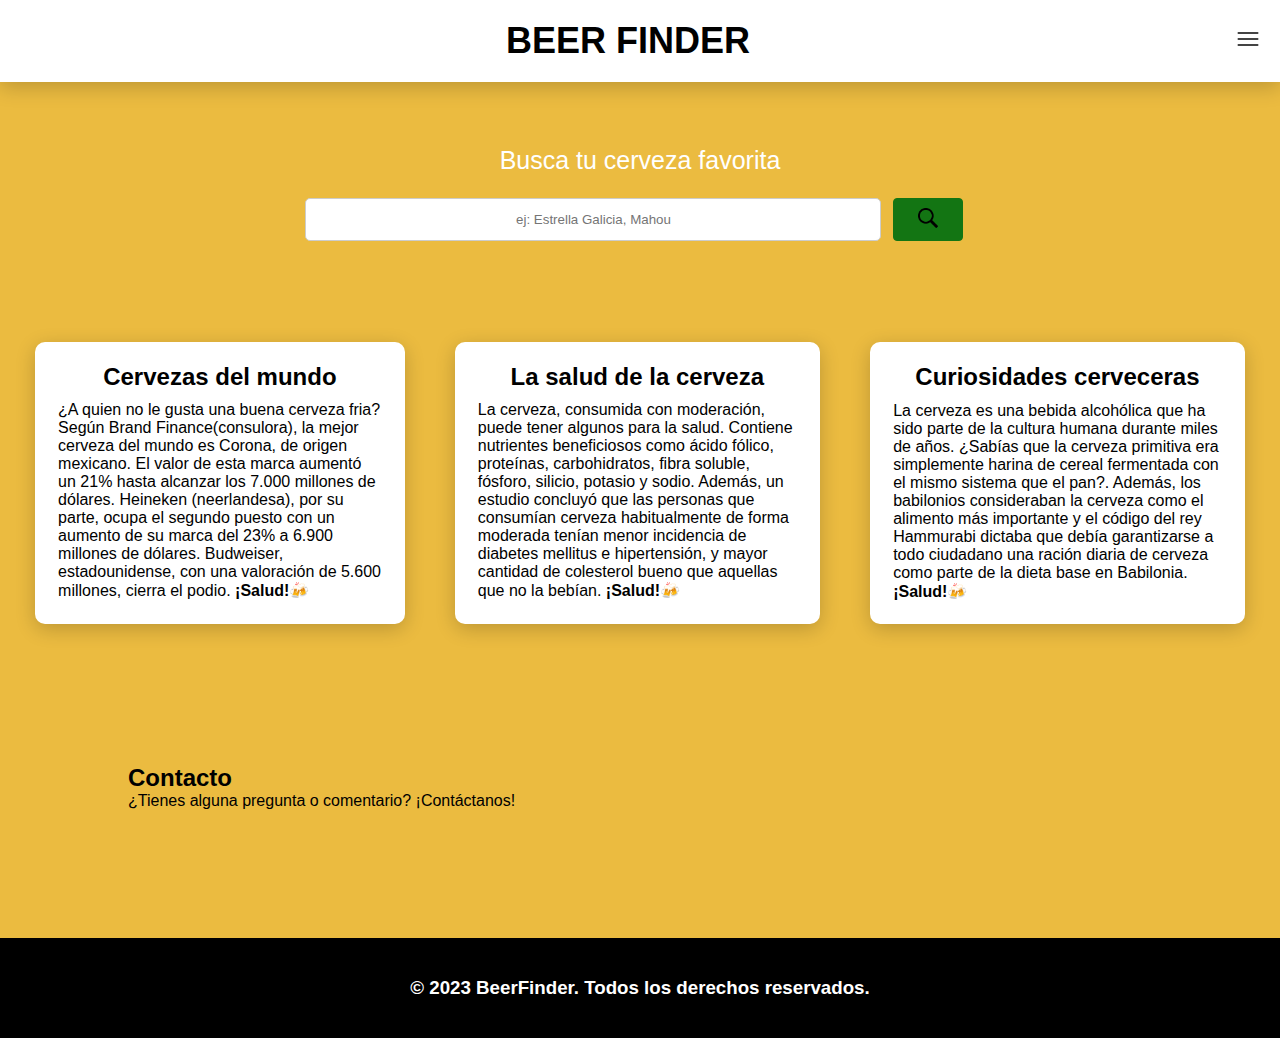
==== index.html @ c8f0c18d "mas formateo" ====
<!DOCTYPE html>
<html lang="en">

<head>
    <meta charset="UTF-8">
    <meta name="viewport" content="width=device-width, initial-scale=1.0">
    <title>BEER FINDER</title>
    <link rel="stylesheet" href="./css/styles.css">
    <link rel="icon" href="./ico/favicon.ico" type="image/x-icon">
</head>

<body>
    <header>
        <nav class="navbar-index">
            <div class="title-navbar-index">
                <h1>BEER FINDER</h1>
            </div>
            <div class="toggle-menu">
                <img id="toggle-button" src="./images/menu.png" alt="menu desplegable">
            </div>
        </nav>
    </header>
    <div>
        <section class="form-php-index">
            <form method="get" action="./php/cargar_locales.php">
                <label for="nombre-cerveza">Busca tu cerveza favorita</label>
                <div class="inline-input-button">
                    <input type="text" name="marcaCerveza" placeholder="ej: Estrella Galicia, Mahou" required>
                    <button class="get-php-button" type="submit" alt="search beer button"><img id="magnifier-button"
                            alt="imagen de lupa" src="./images/lupa.png"></button>
                </div>
            </form>
        </section>
        <section class="section-article-index">
            <article class="article-index">
                <div class="title-article-index">
                    <h2>Cervezas del mundo</h2>
                </div>
                <div class="body-article-index">
                    <p>¿A quien no le gusta una buena cerveza fria? Según Brand Finance(consulora), la mejor
                        cerveza del mundo es Corona, de origen mexicano. El valor de esta marca aumentó un 21% hasta
                        alcanzar los 7.000 millones de dólares. Heineken (neerlandesa), por su parte, ocupa el
                        segundo puesto con un aumento de su marca del 23% a 6.900 millones de dólares. Budweiser,
                        estadounidense, con una valoración de 5.600 millones, cierra el podio.
                        <strong>¡Salud!🍻</strong>
                    </p>
                </div>
            </article>
            <article class="article-index">
                <div class="title-article-index">
                    <h2>La salud de la cerveza</h2>
                </div>
                <div class="body-article-index">
                    <p>La cerveza, consumida con moderación, puede tener algunos para la salud. Contiene
                        nutrientes beneficiosos como ácido fólico, proteínas, carbohidratos, fibra soluble, fósforo,
                        silicio, potasio y sodio. Además, un estudio concluyó que las personas que consumían cerveza
                        habitualmente de forma moderada tenían menor incidencia de diabetes mellitus e hipertensión,
                        y mayor cantidad de colesterol bueno que aquellas que no la bebían. <strong>¡Salud!🍻</strong>
                    </p>
                </div>
            </article>
            <article class="article-index">
                <div class="title-article-index">
                    <h2>Curiosidades cerveceras</h2>
                </div>
                <div class="body-article-index">
                    <p>La cerveza es una bebida alcohólica que ha sido parte de la cultura humana durante miles de
                        años. ¿Sabías que la cerveza primitiva era simplemente harina de cereal fermentada con el mismo
                        sistema que el pan?. Además, los babilonios consideraban la cerveza como el alimento más
                        importante y el código del rey Hammurabi dictaba que debía garantizarse a todo ciudadano una
                        ración diaria de cerveza como parte de la dieta base en Babilonia. <strong>¡Salud!🍻</strong>
                    </p>
                </div>
            </article>
        </section>
        <section class="contact-form-index">
            <div class="title-contact-form">
                <h2>Contacto</h2>
            </div>
            <div class="contact-index">
                <p>¿Tienes alguna pregunta o comentario? ¡Contáctanos!</p>
            </div>
        </section>
    </div>
    <footer class="footer-index">
        <div class="footer-content-index">
            <h3>© 2023 BeerFinder. Todos los derechos reservados.</h3>
        </div>
    </footer>
</body>

</html>
---- css/styles.css ----
* {
    margin: 0;
    padding: 0;
    box-sizing: border-box;
    font-family: 'Trebuchet MS', 'Lucida Sans Unicode', 'Lucida Grande', 'Lucida Sans', Arial, sans-serif;
}

/* HEADER SECTION */

header {
    background-color: white;
}

nav {
    display: flex;
    justify-content: space-between;
    align-items: center;
    padding: 20px;
    box-shadow: 0 5px 20px 0 rgba(0, 0, 0, 0.2);
}

.title-navbar-index {
    flex-grow: 1;
    text-align: center;

}

.title-navbar-index h1 {
    font-size: 36px;
    color: #000;
    margin: 0;
}

#toggle-button {
    width: 24px;
    height: 24px;
}

/* BODY SECTION*/

body {
    background-color: #EBBB40;
}

.form-php-index {
    text-align: center;
    margin: 5%;
    color: white;
    font-size: 25px;
}

.inline-input-button {
    margin-top: 1%;
    display: flex;
    justify-content: center;
    align-items: center;
}

input {
    padding: 13px;
    margin: 5px 0;
    border: 1px solid #ccc;
    border-radius: 5px;
    width: 50%;
    text-align: center;
}

.get-php-button {
    padding: 9px 24px;
    background-color: #137513;
    border: 1px solid #137513;
    border-radius: 4px;
    cursor: pointer;
    margin: 1%;
}

button:hover.get-php-button {
    background-color: #1d9c1d;
}

#magnifier-button {
    height: 20px;
    width: 20px;
}

.section-article-index {
    display: flex;
    flex-direction: row;
    justify-content: center;
    margin: 10px;
}

article {
    display: flex;
    flex-direction: column;
    justify-content: center;
}

.article-index {
    border-radius: 10px;
    box-shadow: 0 5px 20px 0 rgba(0, 0, 0, 0.2);
    padding: 1%;
    margin: 2%;
    margin-bottom: 1%;
    background-color: white;
}

.title-article-index {
    margin-top: 2.5%;
    text-align: center;
}

.body-article-index {
    margin: 3%;
    display: flex;
    flex-direction: row;
    justify-content: center;
}

@media screen and (max-width: 768px) {
    .title-navbar-index {
        font-size: 24px;
    }

    .menu-list {
        display: none;
        flex-direction: column;
        align-items: center;
        width: 100%;
        position: absolute;
        top: 60px;
        left: 0;
        background-color: white;
        /* Cambia el color de fondo según tu diseño */
        box-shadow: 0 5px 20px 0 rgba(0, 0, 0, 0.2);
    }

    .menu-list.active {
        display: flex;
    }

    .form-php-index {
        margin: 15% auto;
    }

    input {
        width: 60%;
        margin: 1%;
    }

    .get-php-button {
        margin: 1%;
    }

    label {
        font-size: 22px;
    }

    .section-article-index {
        display: flex;
        flex-direction: column;
        justify-content: center;
        align-items: center;
    }

    .article-index {
        width: fit-content;
        width: -moz-fit-content;
    }

    .footer-index {
        display: flex;
        flex-direction: column;
        fill-rule: evenodd;
    }
}

.contact-form-index {
    display: flex;
    flex-direction: column;
    /* padding: 5%; */
    margin: 10%;
}

footer {
    display: flex;
    flex-direction: column;
    justify-content: center;
    align-items: center;
    background-color: black;
    color: white;
    min-height: 100px;

}

.footer-content-index {
    text-align: center;
}

/* Estilos de listas no ordenadas (ul) */
ul {
    list-style-type: none;
}

/* Estilos de elementos de lista (li) */
li {
    position: relative;
    left: 5%;
    top: 20%;
}

/* Estilos para elementos con la clase "locales" */
.locales {
    position: relative;
    border-radius: 5px;
    border-color: black;
    border-width: 2px;
    border-style: solid;
    height: 150px;
    background-color: whitesmoke;
    box-shadow: -20px -10px 20px 0px rgba(0, 0, 0, 0.5);
}

/* Estilos para el mapa centrado (centered-map) */
.centered-map {
    display: flex;
    justify-content: center;
    align-items: center;
    margin: 20px;
    padding: 20px;
}

/* Estilos para el elemento con ID "mapa" */
#mapa {
    text-align: center;
    border-radius: 10px;
}

/* Estilos para enlaces no visitados (a:link) */
a:link {
    color: black;
}

/* Estilos para enlaces visitados (a:visited) */
a:visited {
    color: black;
}

/* Estilos para el elemento con ID "direccion" */
#direccion {
    position: absolute;
    right: 10%;
}
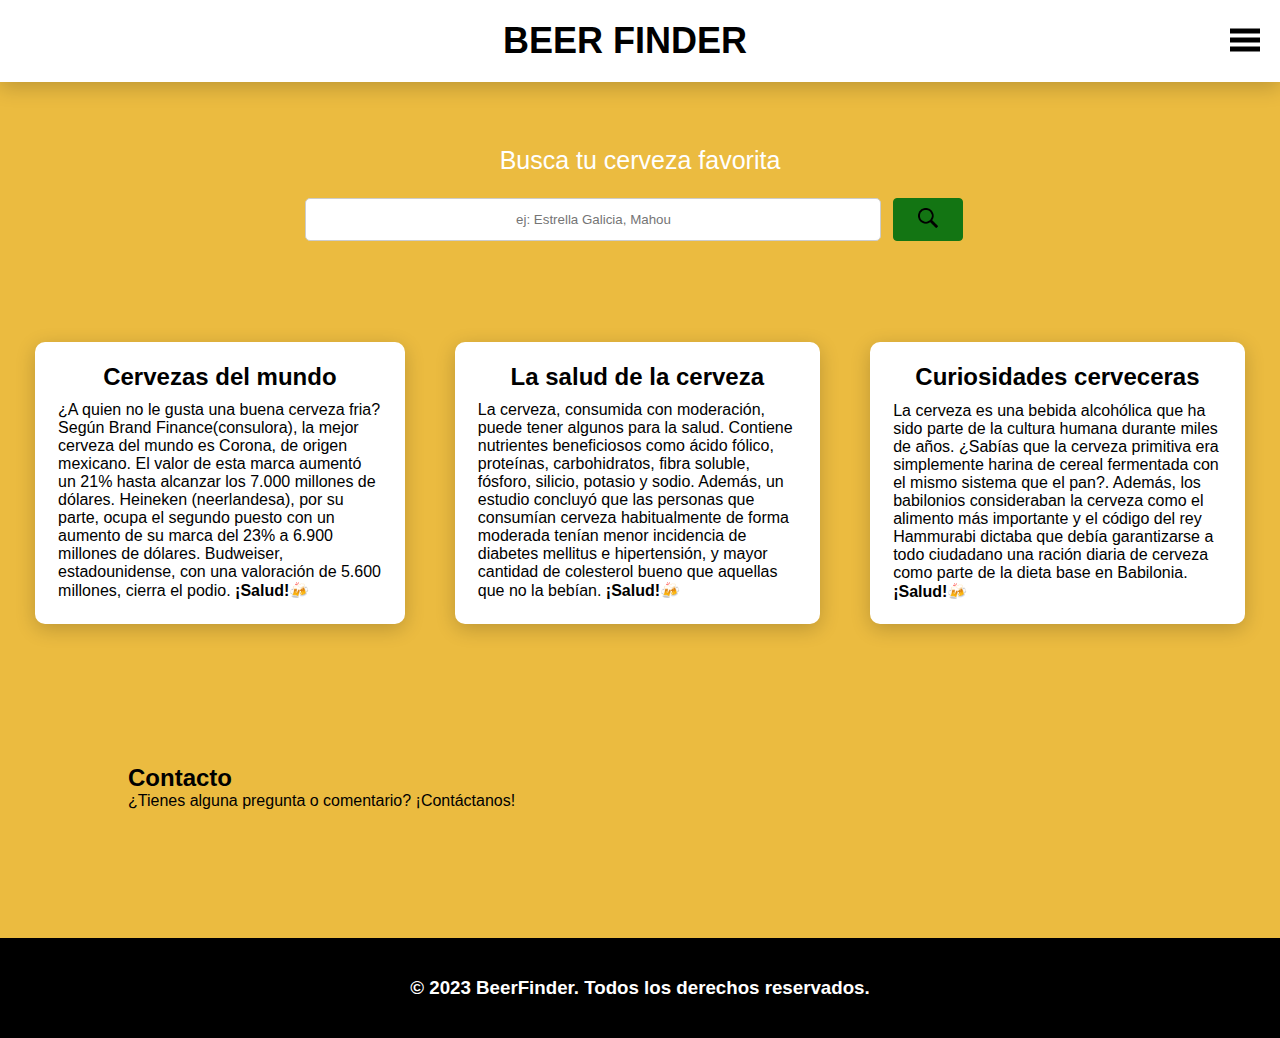
==== commit c8d539ac: "sidebar" ====
--- a/index.html
+++ b/index.html
@@ -7,22 +7,48 @@
     <title>BEER FINDER</title>
     <link rel="stylesheet" href="./css/styles.css">
     <link rel="icon" href="./ico/favicon.ico" type="image/x-icon">
+    <script>
+        function openNav() {
+            document.getElementById("sideNavigation").style.width = "250px";
+            document.getElementById("main").style.marginRight = "250px";
+            document.getElementById("main").style.opacity = "0.5";
+            document.body.style.overflow = "hidden";
+        }
+        function closeNav() {
+            document.getElementById("sideNavigation").style.width = "0";
+            document.getElementById("main").style.marginRight = "0";
+            document.getElementById("main").style.opacity = "1";
+            document.body.style.overflow = "visible";
+        }
+    </script>
 </head>
 
 <body>
     <header>
         <nav class="navbar-index">
             <div class="title-navbar-index">
-                <h1>BEER FINDER</h1>
+                <a href="#"><h1>BEER FINDER</h1></a>
             </div>
-            <div class="toggle-menu">
-                <img id="toggle-button" src="./images/menu.png" alt="menu desplegable">
+            <div id="sideNavigation" class="sidenav">
+                <a href="javascript:void(0)" class="closebtn" onclick="closeNav()">&times;</a>
+                <a href="#">INICIAR SESION</a>
+                <a href="#">REGISTRO</a>
+                <a href="#contact">CONTACTO</a>
+            </div>
+            <div class="topnav">
+                <a href="#" onclick="openNav()">
+                    <svg width="30" height="30" id="icoOpen">
+                        <path d="M0,5 30,5" stroke="#000" stroke-width="5" />
+                        <path d="M0,14 30,14" stroke="#000" stroke-width="5" />
+                        <path d="M0,23 30,23" stroke="#000" stroke-width="5" />
+                    </svg>
+                </a>
             </div>
         </nav>
     </header>
-    <div>
+    <div id="main">
         <section class="form-php-index">
-            <form method="get" action="./php/cargar_locales.php">
+            <form method="get" action="./locales/cargar_locales.php">
                 <label for="nombre-cerveza">Busca tu cerveza favorita</label>
                 <div class="inline-input-button">
                     <input type="text" name="marcaCerveza" placeholder="ej: Estrella Galicia, Mahou" required>
@@ -73,7 +99,7 @@
                 </div>
             </article>
         </section>
-        <section class="contact-form-index">
+        <section class="contact-form-index" id="contact">
             <div class="title-contact-form">
                 <h2>Contacto</h2>
             </div>
--- a/css/styles.css
+++ b/css/styles.css
@@ -20,7 +20,7 @@
 }
 
 .title-navbar-index {
-    flex-grow: 1;
+    flex-grow: 0.5;
     text-align: center;
 
 }
@@ -39,8 +39,10 @@
 /* BODY SECTION*/
 
 body {
+    overflow-y: visible;
     background-color: #EBBB40;
 }
+
 
 .form-php-index {
     text-align: center;
@@ -122,23 +124,6 @@
         font-size: 24px;
     }
 
-    .menu-list {
-        display: none;
-        flex-direction: column;
-        align-items: center;
-        width: 100%;
-        position: absolute;
-        top: 60px;
-        left: 0;
-        background-color: white;
-        /* Cambia el color de fondo según tu diseño */
-        box-shadow: 0 5px 20px 0 rgba(0, 0, 0, 0.2);
-    }
-
-    .menu-list.active {
-        display: flex;
-    }
-
     .form-php-index {
         margin: 15% auto;
     }
@@ -173,6 +158,8 @@
         flex-direction: column;
         fill-rule: evenodd;
     }
+
+    
 }
 
 .contact-form-index {
@@ -197,28 +184,83 @@
     text-align: center;
 }
 
-/* Estilos de listas no ordenadas (ul) */
-ul {
+/*/////////////////////////PHP///////////////////////*/
+
+.section-php {
+    padding-top: 4%;
+    padding-left: 3%;
+}
+
+.title-section-php {
+    color: black;
+}
+
+.ul-php {
     list-style-type: none;
+}
+
+.places-php {
+    display: flex;
+    flex-direction: row;
+    margin: 7%;
+    border-radius: 5px;
+    border-color: black;
+    border-width: 1.5px;
+    border-style: solid;
+    min-height: 150px;
+    background-color: whitesmoke;
+    box-shadow: -20px -10px 20px 0px rgba(0, 0, 0, 0.4);
 }
 
 /* Estilos de elementos de lista (li) */
 li {
-    position: relative;
-    left: 5%;
-    top: 20%;
-}
-
-/* Estilos para elementos con la clase "locales" */
-.locales {
-    position: relative;
-    border-radius: 5px;
-    border-color: black;
-    border-width: 2px;
-    border-style: solid;
-    height: 150px;
-    background-color: whitesmoke;
-    box-shadow: -20px -10px 20px 0px rgba(0, 0, 0, 0.5);
+    flex-grow: 1;
+    display: flex;
+    flex-direction: column;
+    justify-content: space-between;
+}
+
+li>p {
+    padding-left: 7%;
+    padding-top: 1%;
+}
+
+li>h3 {
+    padding-top: 4%;
+    padding-left: 4%;
+
+}
+
+li>a {
+    padding-right: 5%;
+    padding-bottom: 3%;
+}
+
+.where-php {
+    padding: 9px 24px;
+    background-color: #137513;
+    border: 1px solid #137513;
+    border-radius: 4px;
+    cursor: pointer;
+    margin: 1%;
+
+}
+
+a {
+    text-decoration: none;
+    display: flex;
+    flex-direction: row;
+    justify-content: flex-end;
+}
+
+button:hover.where-php {
+    background-color: #1d9c1d;
+}
+
+.show-map {
+    display: flex;
+    flex-direction: row;
+    justify-content: center;
 }
 
 /* Estilos para el mapa centrado (centered-map) */
@@ -234,6 +276,8 @@
 #mapa {
     text-align: center;
     border-radius: 10px;
+    width: 800px;
+    height: 400px;
 }
 
 /* Estilos para enlaces no visitados (a:link) */
@@ -246,8 +290,100 @@
     color: black;
 }
 
-/* Estilos para el elemento con ID "direccion" */
-#direccion {
+
+
+
+
+/* The side navigation menu */
+.sidenav {
+    height: 100%;
+    /* 100% Full-height */
+    width: 0;
+    /* 0 width - change this with JavaScript */
+    position: fixed;
+    /* Stay in place */
+    z-index: 1;
+    /* Stay on top */
+    top: 0;
+    right: 0;
+    background-color: #111;
+    /* Black*/
+    overflow-x: hidden;
+    /* Disable horizontal scroll */
+    padding-top: 60px;
+    /* Place content 60px from the top */
+    transition: 0.5s;
+    /* 0.5 second transition effect to slide in the sidenav */
+}
+
+/* The navigation menu links */
+.sidenav a {
+    margin-right: 0;
+    padding: 8px 8px 8px 32px;
+    text-decoration: none;
+    font-size: 25px;
+    color: #818181;
+    display: block;
+    transition: 0.3s
+}
+
+/* When you mouse over the navigation links, change their color */
+.sidenav a:hover,
+.offcanvas a:focus {
+    color: #f1f1f1;
+}
+
+/* Position and style the close button (top right corner) */
+.sidenav .closebtn {
     position: absolute;
-    right: 10%;
-}+    top: 0;
+    right: 25px;
+    font-size: 36px;
+    margin-left: 50px;
+}
+
+/* Style page content - use this if you want to push the page content to the right when you open the side navigation */
+#main {
+    transition: margin-right .5s;
+    overflow: hidden;
+    width: 100%;
+}
+
+
+
+/* Add a black background color to the top navigation */
+.topnav {
+    overflow: hidden;
+}
+
+/* Style the links inside the navigation bar */
+.topnav a>svg {
+    float: right;
+    display: flex;
+    flex-direction: column;
+    justify-content: space-between;
+    /* text-align: center; */
+    text-decoration: none;
+    font-size: 17px;
+}
+
+/* Change the color of links on hover */
+.topnav a:hover {
+    color: black;
+}
+
+/* Add a color to the active/current link */
+.topnav a.active {
+    background-color: #4CAF50;
+    color: white;
+}
+
+/* On smaller screens, where height is less than 450px, change the style of the sidenav (less padding and a smaller font size) */
+@media screen and (max-height: 450px) {
+    
+}
+
+a svg {
+    transition: all .5s ease;
+}
+
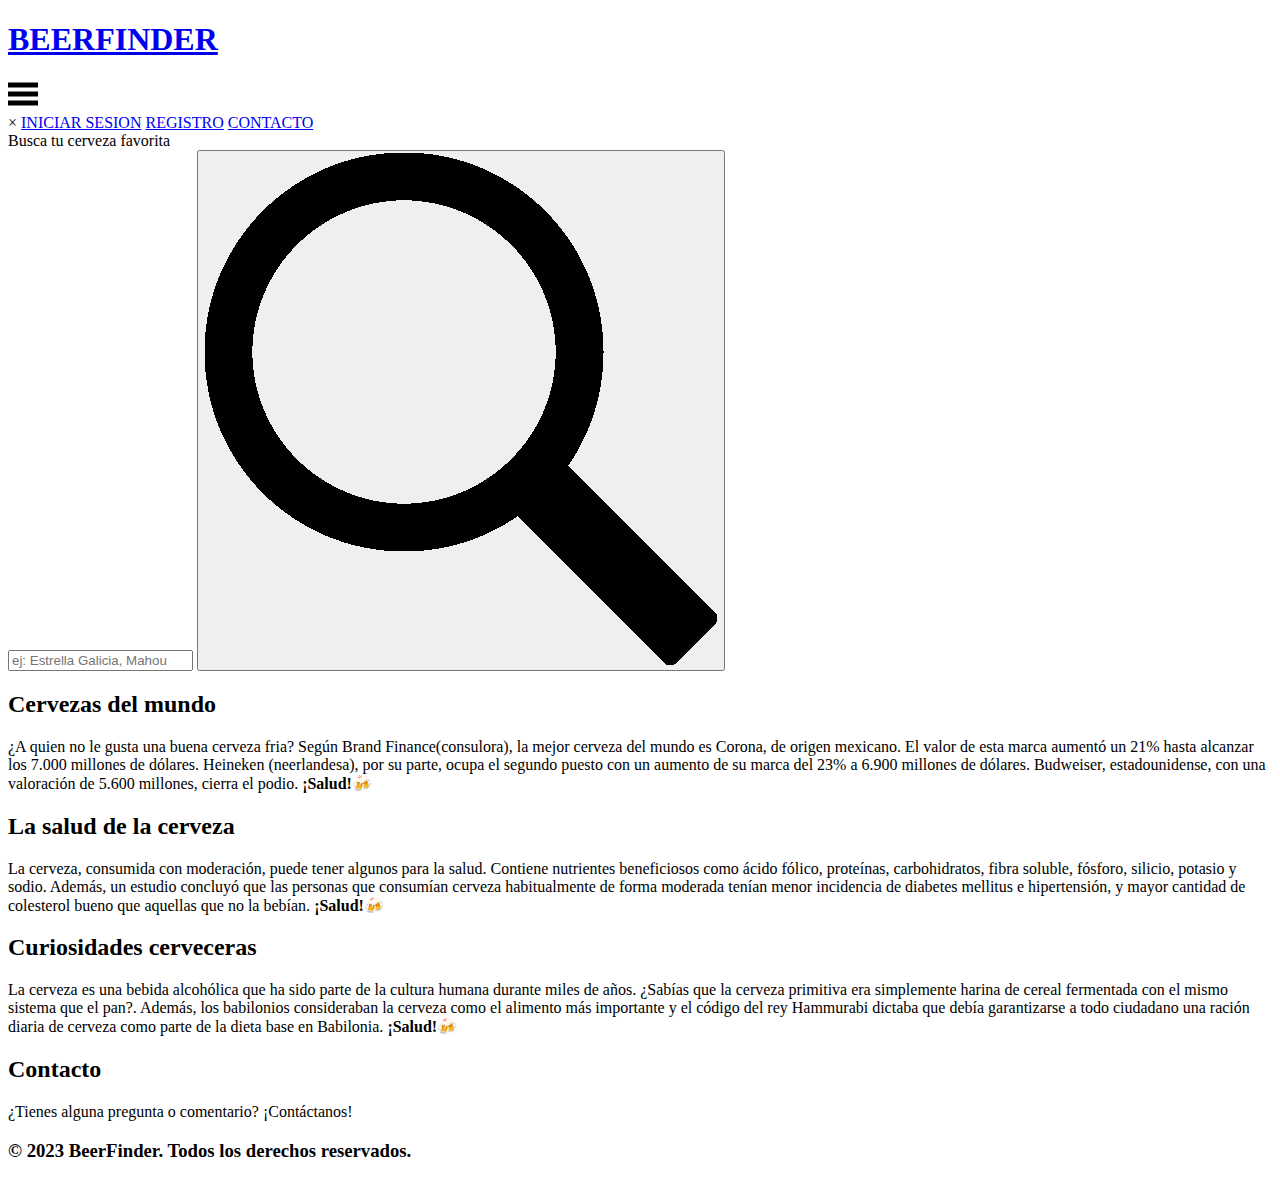
==== commit e7a56edc: "prueba cambios" ====
--- a/index.html
+++ b/index.html
@@ -4,49 +4,49 @@
 <head>
     <meta charset="UTF-8">
     <meta name="viewport" content="width=device-width, initial-scale=1.0">
-    <title>BEER FINDER</title>
-    <link rel="stylesheet" href="./css/styles.css">
+    <title>BEERFINDER</title>
+    <link rel="stylesheet" href="./css/styles2.css">
     <link rel="icon" href="./ico/favicon.ico" type="image/x-icon">
     <script>
         function openNav() {
             document.getElementById("sideNavigation").style.width = "250px";
             document.getElementById("main").style.marginRight = "250px";
-            document.getElementById("main").style.opacity = "0.5";
-            document.body.style.overflow = "hidden";
+
         }
         function closeNav() {
             document.getElementById("sideNavigation").style.width = "0";
             document.getElementById("main").style.marginRight = "0";
-            document.getElementById("main").style.opacity = "1";
-            document.body.style.overflow = "visible";
+
         }
     </script>
 </head>
 
 <body>
     <header>
-        <nav class="navbar-index">
-            <div class="title-navbar-index">
-                <a href="#"><h1>BEER FINDER</h1></a>
-            </div>
-            <div id="sideNavigation" class="sidenav">
-                <a href="javascript:void(0)" class="closebtn" onclick="closeNav()">&times;</a>
-                <a href="#">INICIAR SESION</a>
-                <a href="#">REGISTRO</a>
-                <a href="#contact">CONTACTO</a>
+        <nav>
+            <div class="title-index">
+                <a href="index2.html">
+                    <h1>BEERFINDER</h1>
+                </a>
             </div>
             <div class="topnav">
-                <a href="#" onclick="openNav()">
+                <span onclick="openNav()">
                     <svg width="30" height="30" id="icoOpen">
                         <path d="M0,5 30,5" stroke="#000" stroke-width="5" />
                         <path d="M0,14 30,14" stroke="#000" stroke-width="5" />
                         <path d="M0,23 30,23" stroke="#000" stroke-width="5" />
                     </svg>
-                </a>
+                </span>
+            </div>
+            <div id="sideNavigation" class="sidenav">
+                <span class="closebtn" onclick="closeNav()">&times;</span>
+                <a href="#">INICIAR SESION</a>
+                <a href="#">REGISTRO</a>
+                <a href="#contact">CONTACTO</a>
             </div>
         </nav>
     </header>
-    <div id="main">
+    <div id="main" onclick="closeNav()">
         <section class="form-php-index">
             <form method="get" action="./locales/cargar_locales.php">
                 <label for="nombre-cerveza">Busca tu cerveza favorita</label>
@@ -108,9 +108,11 @@
             </div>
         </section>
     </div>
-    <footer class="footer-index">
-        <div class="footer-content-index">
-            <h3>© 2023 BeerFinder. Todos los derechos reservados.</h3>
+    <footer>
+        <div class="footer-content">
+            <div class="footer-content-index">
+                <h3>© 2023 BeerFinder. Todos los derechos reservados.</h3>
+            </div>
         </div>
     </footer>
 </body>
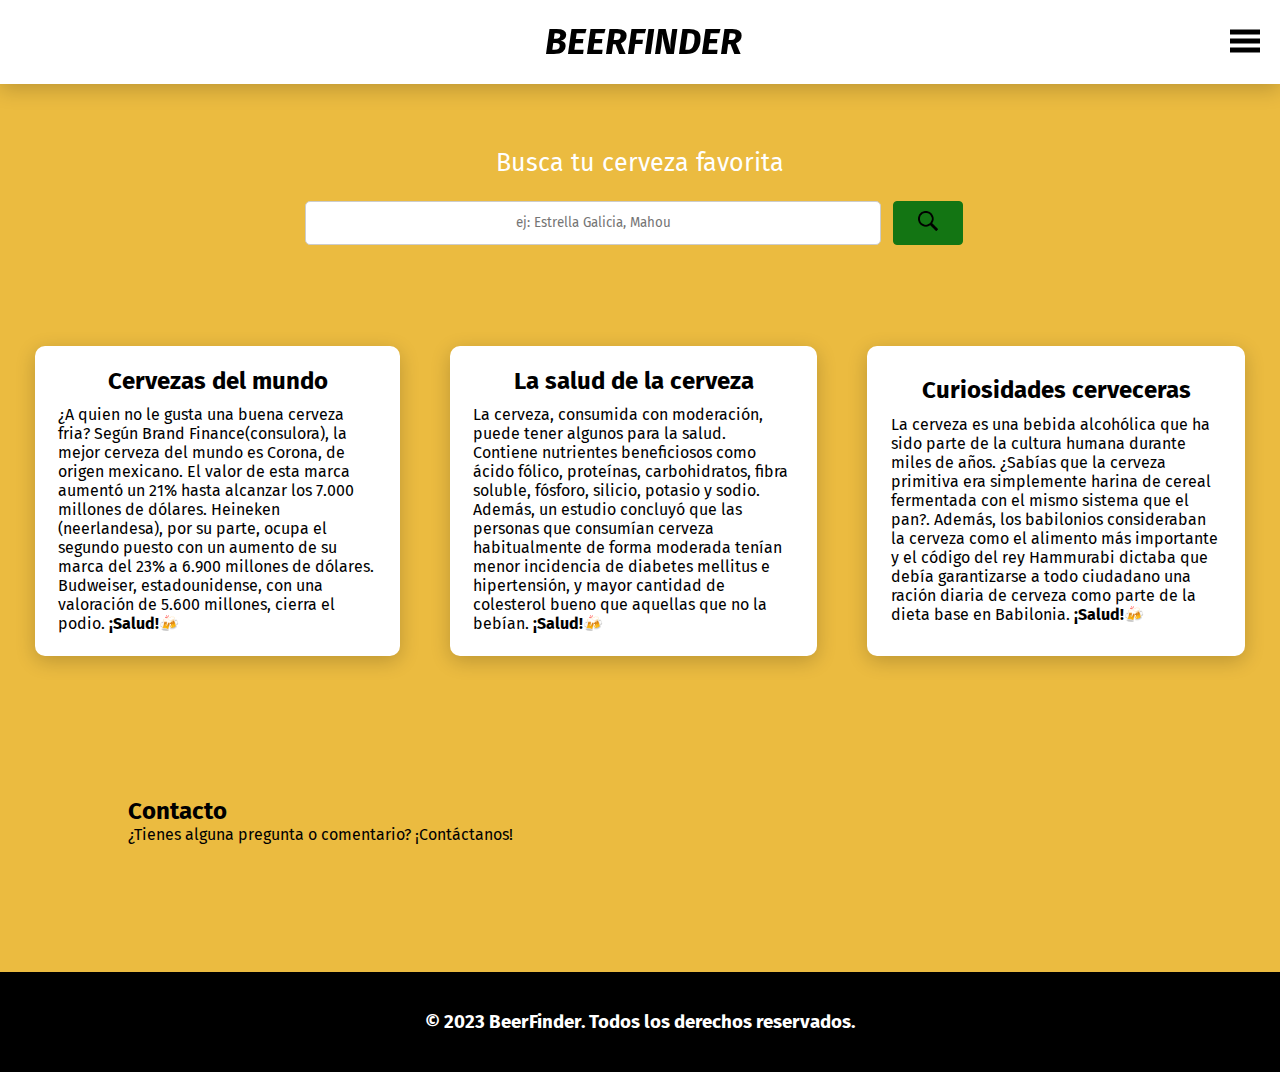
==== commit 04f07a58: "funciona" ====
--- a/index.html
+++ b/index.html
@@ -5,7 +5,7 @@
     <meta charset="UTF-8">
     <meta name="viewport" content="width=device-width, initial-scale=1.0">
     <title>BEERFINDER</title>
-    <link rel="stylesheet" href="./css/styles2.css">
+    <link rel="stylesheet" href="./css/styles.css">
     <link rel="icon" href="./ico/favicon.ico" type="image/x-icon">
     <script>
         function openNav() {
@@ -25,7 +25,7 @@
     <header>
         <nav>
             <div class="title-index">
-                <a href="index2.html">
+                <a href="index.html">
                     <h1>BEERFINDER</h1>
                 </a>
             </div>
--- a/css/styles.css
+++ b/css/styles.css
@@ -0,0 +1,362 @@
+@import url('https://fonts.googleapis.com/css2?family=Fira+Sans:ital,wght@0,300;1,700&display=swap');
+
+* {
+    margin: 0;
+    padding: 0;
+    box-sizing: border-box;
+    font-family: 'Fira Sans', sans-serif;
+    font-style: normal;
+}
+
+/* HEADER SECTION */
+
+header {
+    background-color: white;
+    box-shadow: 0 5px 20px 0 rgba(0, 0, 0, 0.2);
+    padding: 20px;
+    position: sticky;
+    top: 0;
+}
+
+nav {
+    width: 100%;
+    display: flex;
+    justify-content: space-between;
+    align-items: center;
+}
+
+.title-index {
+    display: flex;
+    justify-content: center;
+    flex-grow: 1;
+    margin-left: 3%;
+}
+
+.title-index h1 {
+    font-size: 36px;
+    color: #000;
+    font-weight: bold 700;
+    font-style: italic;
+}
+
+.topnav {
+    display: flex;
+    margin-left: auto;
+}
+
+a {
+    text-decoration: none;
+}
+
+a:link {
+    color: black;
+}
+
+a:visited {
+    color: black;
+}
+
+a:active {
+    color: black;
+}
+
+.sidenav {
+    height: 100%;
+    width: 0;
+    position: fixed;
+    z-index: 1;
+    top: 0;
+    right: 0;
+    background-color: #111;
+    overflow-x: hidden;
+    padding-top: 60px;
+    transition: 0.5s;
+}
+
+.sidenav a {
+    margin-right: 0;
+    padding: 8px 8px 8px 32px;
+    text-decoration: none;
+    font-size: 25px;
+    color: #818181;
+    display: block;
+    transition: 0.3s
+}
+
+.sidenav a:hover,
+.offcanvas a:focus {
+    color: white;
+}
+
+.sidenav .closebtn {
+    position: absolute;
+    top: 0;
+    right: 25px;
+    font-size: 60px;
+    margin-left: 55px;
+    color: white;
+    cursor: pointer;
+}
+
+#main {
+    transition: margin-right .5s;
+    overflow: hidden;
+    width: 100%;
+}
+
+.topnav span>svg {
+    cursor: pointer;
+    float: right;
+    display: flex;
+    flex-direction: column;
+    justify-content: space-between;
+    text-decoration: none;
+    font-size: 17px;
+}
+
+span svg {
+    transition: all .5s ease;
+}
+
+/* BODY SECTION*/
+
+body {
+    background-color: #EBBB40;
+    overflow-y: visible;
+}
+
+.form-php-index {
+    text-align: center;
+    margin: 5%;
+    color: white;
+    font-size: 25px;
+}
+
+.inline-input-button {
+    margin-top: 1%;
+    display: flex;
+    justify-content: center;
+    align-items: center;
+}
+
+input {
+    padding: 13px;
+    margin: 5px 0;
+    border: 1px solid #ccc;
+    border-radius: 5px;
+    width: 50%;
+    text-align: center;
+}
+
+.get-php-button {
+    padding: 9px 24px;
+    background-color: #137513;
+    border: 1px solid #137513;
+    border-radius: 4px;
+    cursor: pointer;
+    margin: 1%;
+}
+
+button:hover.get-php-button {
+    background-color: #1d9c1d;
+}
+
+#magnifier-button {
+    height: 20px;
+    width: 20px;
+}
+
+.section-article-index {
+    display: flex;
+    flex-direction: row;
+    justify-content: center;
+    margin: 10px;
+}
+
+article {
+    display: flex;
+    flex-direction: column;
+    justify-content: center;
+}
+
+.article-index {
+    border-radius: 10px;
+    box-shadow: 0 5px 20px 0 rgba(0, 0, 0, 0.2);
+    padding: 1%;
+    margin: 2%;
+    margin-bottom: 1%;
+    background-color: white;
+}
+
+.title-article-index {
+    margin-top: 2.5%;
+    text-align: center;
+}
+
+.body-article-index {
+    margin: 3%;
+    display: flex;
+    flex-direction: row;
+    justify-content: center;
+}
+
+@media screen and (max-width: 768px) {
+    .title-navbar-index {
+        font-size: 24px;
+    }
+
+    .form-php-index {
+        margin: 15% auto;
+    }
+
+    input {
+        width: 60%;
+        margin: 1%;
+    }
+
+    .get-php-button {
+        margin: 1%;
+    }
+
+    label {
+        font-size: 22px;
+    }
+
+    .section-article-index {
+        display: flex;
+        flex-direction: column;
+        justify-content: center;
+        align-items: center;
+    }
+
+    .article-index {
+        width: fit-content;
+        width: -moz-fit-content;
+    }
+
+    .footer-index {
+        display: flex;
+        flex-direction: column;
+        fill-rule: evenodd;
+    }
+
+}
+
+.contact-form-index {
+    display: flex;
+    flex-direction: column;
+    /* padding: 5%; */
+    margin: 10%;
+}
+
+/* FOOTER SECTION*/
+
+footer {
+    display: flex;
+    flex-direction: column;
+    justify-content: center;
+    align-items: center;
+    background-color: black;
+    color: white;
+    min-height: 100px;
+    bottom: auto;
+    width: 100%;
+    position: sticky;
+}
+
+.footer-content-index {
+    text-align: center;
+}
+
+/*/////////////////////////PHP///////////////////////*/
+.section-php {
+    padding-top: 4%;
+    padding-left: 3%;
+}
+
+.title-section-php {
+    color: black;
+}
+
+.ul-php {
+    list-style-type: none;
+}
+
+.places-php {
+    display: flex;
+    flex-direction: row;
+    margin: 7%;
+    border-radius: 5px;
+    border-color: black;
+    border-width: 1.5px;
+    border-style: solid;
+    min-height: 150px;
+    background-color: whitesmoke;
+    box-shadow: -20px -10px 20px 0px rgba(0, 0, 0, 0.4);
+}
+
+/* Estilos de elementos de lista (li) */
+li {
+    flex-grow: 1;
+    display: flex;
+    flex-direction: column;
+    justify-content: space-between;
+}
+
+li>p {
+    padding-left: 7%;
+    padding-top: 1%;
+}
+
+li>h3 {
+    padding-top: 4%;
+    padding-left: 4%;
+}
+
+li>a {
+    padding-right: 5%;
+    padding-bottom: 3%;
+}
+
+.where-php {
+    padding: 9px 24px;
+    background-color: #137513;
+    border: 1px solid #137513;
+    border-radius: 4px;
+    cursor: pointer;
+    margin: 1%;
+}
+
+a {
+    text-decoration: none;
+    display: flex;
+    flex-direction: row;
+    justify-content: flex-end;
+}
+
+button:hover.where-php {
+    background-color: #1d9c1d;
+}
+
+.show-map {
+    display: flex;
+    flex-direction: row;
+    justify-content: center;
+}
+
+/* Estilos para el mapa centrado (centered-map) */
+.centered-map {
+    display: flex;
+    justify-content: center;
+    align-items: center;
+    margin: 20px;
+    padding: 20px;
+}
+
+/* Estilos para el elemento con ID "mapa" */
+#mapa {
+    text-align: center;
+    border-radius: 10px;
+    width: 800px;
+    height: 400px;
+}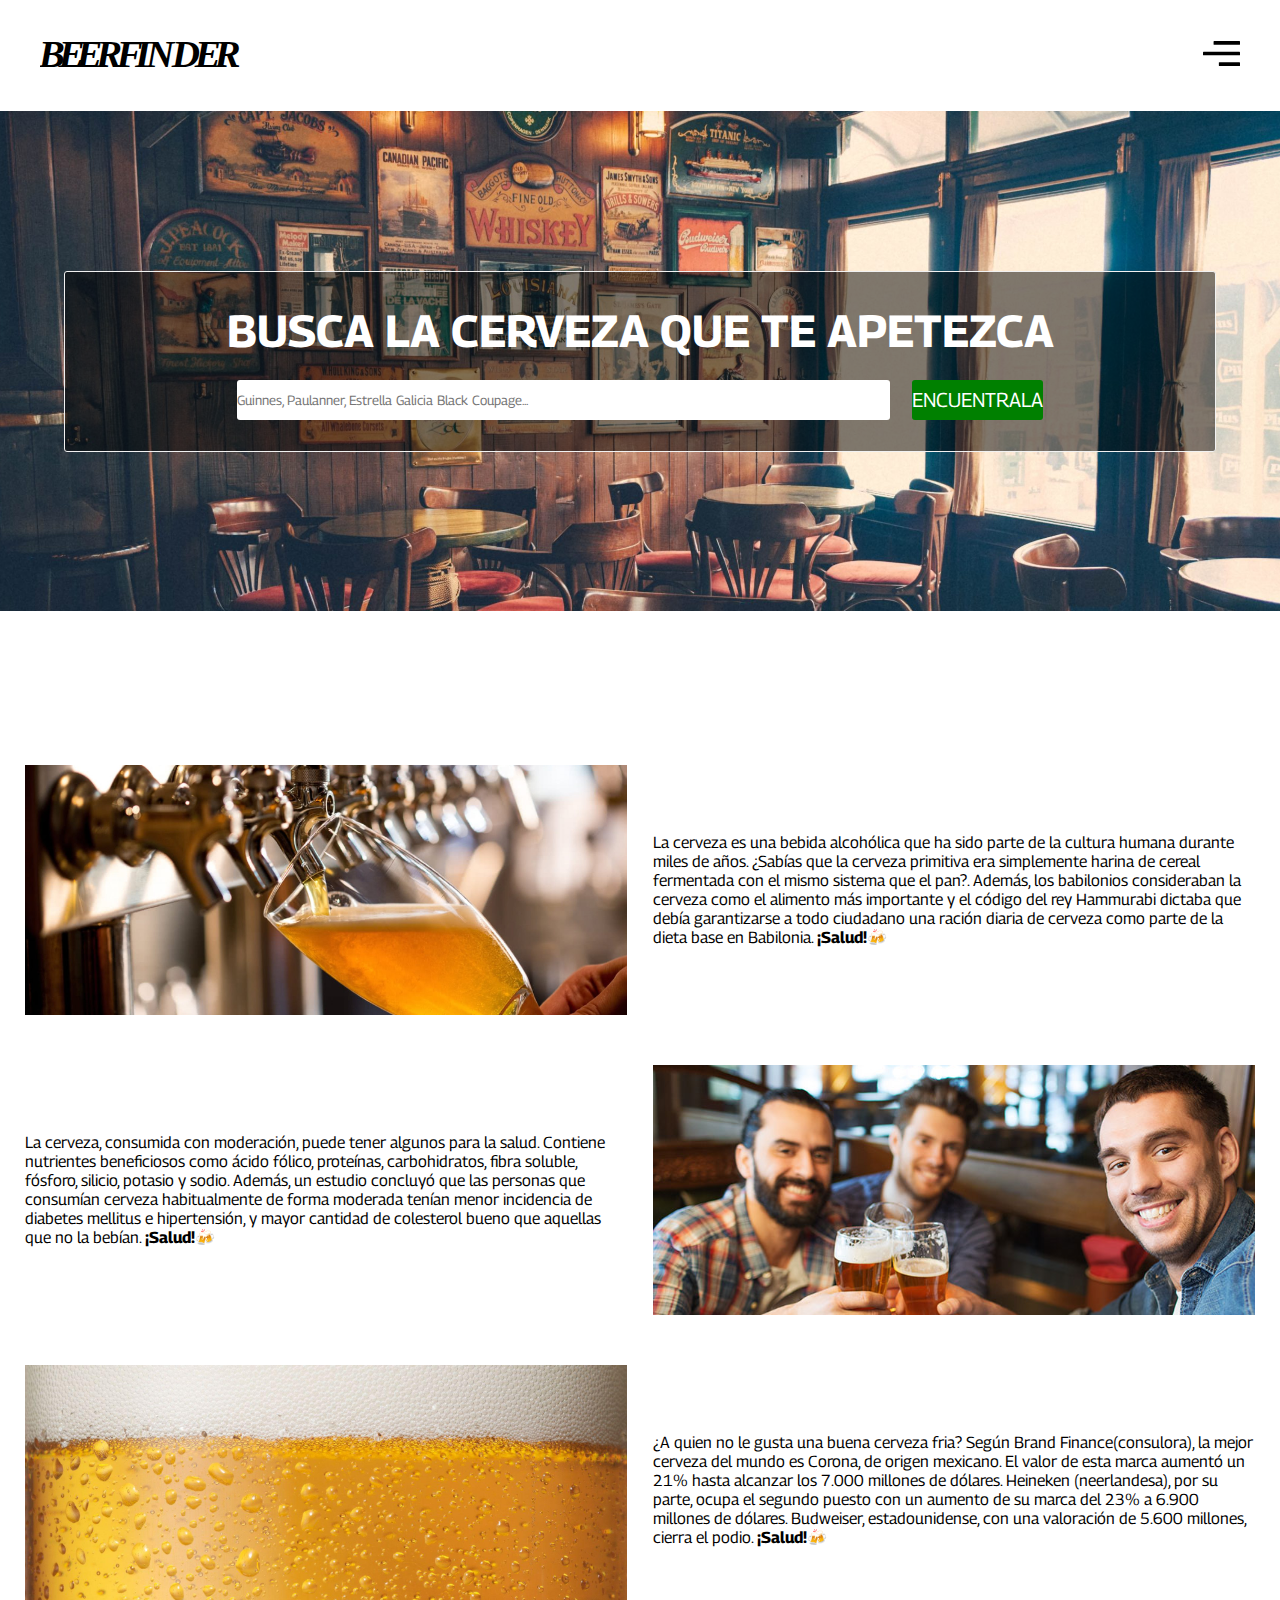
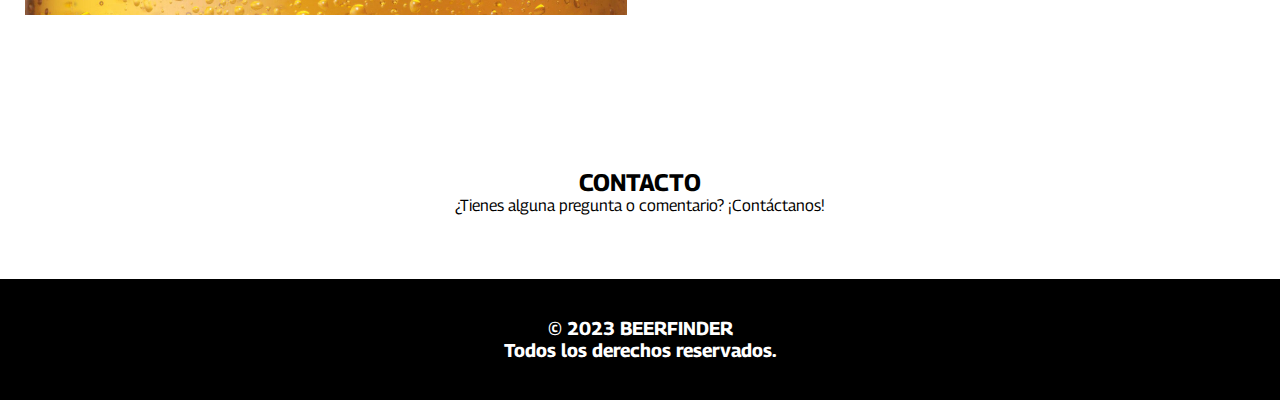
==== commit d90346f1: "funciona que no es poco" ====
--- a/index.html
+++ b/index.html
@@ -5,115 +5,102 @@
     <meta charset="UTF-8">
     <meta name="viewport" content="width=device-width, initial-scale=1.0">
     <title>BEERFINDER</title>
-    <link rel="stylesheet" href="./css/styles.css">
-    <link rel="icon" href="./ico/favicon.ico" type="image/x-icon">
+    <link rel="stylesheet" href="style2.css">
+    <link rel="preconnect" href="https://fonts.googleapis.com">
+    <link rel="preconnect" href="https://fonts.gstatic.com" crossorigin>
+    <link href="https://fonts.googleapis.com/css2?family=Georama:ital,wght@1,500&display=swap" rel="stylesheet">
+
     <script>
         function openNav() {
-            document.getElementById("sideNavigation").style.width = "250px";
-            document.getElementById("main").style.marginRight = "250px";
-
+            document.getElementById("menu-desplegable").style.width = "250px";
+            document.body.style.overflow = "hidden";
         }
         function closeNav() {
-            document.getElementById("sideNavigation").style.width = "0";
-            document.getElementById("main").style.marginRight = "0";
-
+            document.getElementById("menu-desplegable").style.width = "0";
+            document.body.style.overflow = "scroll";
         }
     </script>
 </head>
 
 <body>
     <header>
-        <nav>
-            <div class="title-index">
-                <a href="index.html">
-                    <h1>BEERFINDER</h1>
-                </a>
-            </div>
-            <div class="topnav">
-                <span onclick="openNav()">
-                    <svg width="30" height="30" id="icoOpen">
-                        <path d="M0,5 30,5" stroke="#000" stroke-width="5" />
-                        <path d="M0,14 30,14" stroke="#000" stroke-width="5" />
-                        <path d="M0,23 30,23" stroke="#000" stroke-width="5" />
-                    </svg>
-                </span>
-            </div>
-            <div id="sideNavigation" class="sidenav">
+        <div id="header">
+            <a href="index.html">
+                <img src="beerfinder.svg" alt="logo" width="200px">
+            </a>
+            <span id="menu" onclick="openNav()">
+                <img src="menu.svg" alt="menu" height="25px">
+            </span>
+            <div id="menu-desplegable">
                 <span class="closebtn" onclick="closeNav()">&times;</span>
                 <a href="#">INICIAR SESION</a>
                 <a href="#">REGISTRO</a>
-                <a href="#contact">CONTACTO</a>
+                <a href="#">CONTACTO</a>
             </div>
-        </nav>
+        </div>
     </header>
-    <div id="main" onclick="closeNav()">
-        <section class="form-php-index">
-            <form method="get" action="./locales/cargar_locales.php">
-                <label for="nombre-cerveza">Busca tu cerveza favorita</label>
-                <div class="inline-input-button">
-                    <input type="text" name="marcaCerveza" placeholder="ej: Estrella Galicia, Mahou" required>
-                    <button class="get-php-button" type="submit" alt="search beer button"><img id="magnifier-button"
-                            alt="imagen de lupa" src="./images/lupa.png"></button>
+    <div id="cuerpo" onclick="closeNav()">
+        <section>
+            <div id="foto">
+                <div id="input">
+                    <form id="query" action="./locales/cargar_locales.php" method="get">
+                        <h2>BUSCA LA CERVEZA QUE TE APETEZCA</h2>
+                        <div id="contenido-form">
+                            <input type="text" name="marcaCerveza" id="marcaCerveza"
+                                placeholder="Guinnes, Paulanner, Estrella Galicia Black Coupage...">
+                            <button type="button">ENCUENTRALA</button>
+                        </div>
+                    </form>
                 </div>
-            </form>
-        </section>
-        <section class="section-article-index">
-            <article class="article-index">
-                <div class="title-article-index">
-                    <h2>Cervezas del mundo</h2>
+            </div>
+            <div id="contenido">
+                <div id="contenido1">
+                    <div id="imagen1"></div>
+                    <div id="texto1">
+                        <p>La cerveza es una bebida alcohólica que ha sido parte de la cultura humana durante miles de
+                            años. ¿Sabías que la cerveza primitiva era simplemente harina de cereal fermentada con el
+                            mismo sistema que el pan?. Además, los babilonios consideraban la cerveza como el alimento
+                            más
+                            importante y el código del rey Hammurabi dictaba que debía garantizarse a todo ciudadano una
+                            ración diaria de cerveza como parte de la dieta base en Babilonia.
+                            <strong>¡Salud!🍻</strong>
+                        </p>
+                    </div>
                 </div>
-                <div class="body-article-index">
-                    <p>¿A quien no le gusta una buena cerveza fria? Según Brand Finance(consulora), la mejor
-                        cerveza del mundo es Corona, de origen mexicano. El valor de esta marca aumentó un 21% hasta
-                        alcanzar los 7.000 millones de dólares. Heineken (neerlandesa), por su parte, ocupa el
-                        segundo puesto con un aumento de su marca del 23% a 6.900 millones de dólares. Budweiser,
-                        estadounidense, con una valoración de 5.600 millones, cierra el podio.
-                        <strong>¡Salud!🍻</strong>
-                    </p>
+                <div id="contenido2">
+                    <div id="imagen2"></div>
+                    <div id="texto2">
+                        <p>La cerveza, consumida con moderación, puede tener algunos para la salud. Contiene
+                            nutrientes beneficiosos como ácido fólico, proteínas, carbohidratos, fibra soluble, fósforo,
+                            silicio, potasio y sodio. Además, un estudio concluyó que las personas que consumían cerveza
+                            habitualmente de forma moderada tenían menor incidencia de diabetes mellitus e hipertensión,
+                            y mayor cantidad de colesterol bueno que aquellas que no la bebían.
+                            <strong>¡Salud!🍻</strong>
+                        </p>
+                    </div>
                 </div>
-            </article>
-            <article class="article-index">
-                <div class="title-article-index">
-                    <h2>La salud de la cerveza</h2>
+                <div id="contenido1">
+                    <div id="imagen3"></div>
+                    <div id="texto1">
+                        <p>¿A quien no le gusta una buena cerveza fria? Según Brand Finance(consulora), la mejor
+                            cerveza del mundo es Corona, de origen mexicano. El valor de esta marca aumentó un 21% hasta
+                            alcanzar los 7.000 millones de dólares. Heineken (neerlandesa), por su parte, ocupa el
+                            segundo puesto con un aumento de su marca del 23% a 6.900 millones de dólares. Budweiser,
+                            estadounidense, con una valoración de 5.600 millones, cierra el podio.
+                            <strong>¡Salud!🍻</strong>
+                        </p>
+                    </div>
                 </div>
-                <div class="body-article-index">
-                    <p>La cerveza, consumida con moderación, puede tener algunos para la salud. Contiene
-                        nutrientes beneficiosos como ácido fólico, proteínas, carbohidratos, fibra soluble, fósforo,
-                        silicio, potasio y sodio. Además, un estudio concluyó que las personas que consumían cerveza
-                        habitualmente de forma moderada tenían menor incidencia de diabetes mellitus e hipertensión,
-                        y mayor cantidad de colesterol bueno que aquellas que no la bebían. <strong>¡Salud!🍻</strong>
-                    </p>
-                </div>
-            </article>
-            <article class="article-index">
-                <div class="title-article-index">
-                    <h2>Curiosidades cerveceras</h2>
-                </div>
-                <div class="body-article-index">
-                    <p>La cerveza es una bebida alcohólica que ha sido parte de la cultura humana durante miles de
-                        años. ¿Sabías que la cerveza primitiva era simplemente harina de cereal fermentada con el mismo
-                        sistema que el pan?. Además, los babilonios consideraban la cerveza como el alimento más
-                        importante y el código del rey Hammurabi dictaba que debía garantizarse a todo ciudadano una
-                        ración diaria de cerveza como parte de la dieta base en Babilonia. <strong>¡Salud!🍻</strong>
-                    </p>
-                </div>
-            </article>
-        </section>
-        <section class="contact-form-index" id="contact">
-            <div class="title-contact-form">
-                <h2>Contacto</h2>
             </div>
-            <div class="contact-index">
+            <div id="contact">
+                <h2>CONTACTO</h2>
                 <p>¿Tienes alguna pregunta o comentario? ¡Contáctanos!</p>
             </div>
         </section>
     </div>
+
     <footer>
-        <div class="footer-content">
-            <div class="footer-content-index">
-                <h3>© 2023 BeerFinder. Todos los derechos reservados.</h3>
-            </div>
-        </div>
+        <h3>© 2023 BEERFINDER<br>Todos los derechos reservados.</h3>
     </footer>
 </body>
 
--- a/style2.css
+++ b/style2.css
@@ -0,0 +1,245 @@
+* {
+    margin: 0;
+    padding: 0;
+    box-sizing: border-box;
+    border: 0 none;
+    font-family: 'Georama', sans-serif;
+}
+
+header {
+    padding: 20px;
+    margin: 20px;
+    background-color: white;
+}
+
+#header {
+    display: flex;
+    justify-content: space-between;
+    width: 100%;
+    align-items: center;
+}
+
+span {
+    cursor: pointer;
+}
+
+#cuerpo {
+    width: 100%;
+    height: 100%;
+}
+
+section {
+    width: 100%;
+    height: 100%;
+}
+
+#foto {
+    height: 500px;
+    width: 100%;
+    background-image: url(irish-bars-in-stuttgart-germany.jpg);
+    background-repeat: no-repeat;
+    background-size: cover;
+    background-position: center;
+    display: flex;
+    justify-content: center;
+    align-items: center;
+    background-attachment: fixed;
+}
+
+#input {
+    background-color: rgba(0, 0, 0, 0.5);
+    color: white;
+    border: 1px solid #f1f1f1;
+    width: 90%;
+    padding: 20px;
+    text-align: center;
+    height: auto;
+    border-radius: 3px;
+    font-size: 30px;
+}
+
+form {
+    display: flex;
+    flex-direction: column;
+}
+
+form>* {
+    margin: 1%;
+}
+
+#contenido-form>input {
+    width: 60%;
+    height: 40px;
+}
+
+#contenido-form>button {
+    background-color: green;
+    font-size: 20px;
+    color: white;
+}
+
+#contenido-form {
+    display: flex;
+    justify-content: center;
+}
+
+#contenido-form>* {
+    margin: 0 1% 0 1%;
+    border-radius: 3px;
+}
+
+#contenido {
+    padding: 10% 1% 5% 1%;
+    height: 100%;
+    display: flex;
+    flex-direction: column;
+    width: 100%;
+}
+
+#contenido1 {
+    margin: 2% 0 2% 0;
+    width: 100%;
+    display: flex;
+    flex-direction: row;
+    align-items: center;
+    justify-content: space-between;
+}
+
+#contenido2 {
+    margin: 2% 0 2% 0;
+    width: 100%;
+    display: flex;
+    flex-direction: row-reverse;
+    align-items: center;
+}
+
+#contenido1>#texto1 {
+    width: 50%;
+}
+
+#contenido2>#texto2 {
+    width: 50%;
+}
+
+#contenido1>#imagen1 {
+    background-image: url(imagen1.jpg);
+    background-position: center;
+    background-size: cover;
+    width: 50%;
+    height: 250px;
+}
+
+#contenido2>#imagen2 {
+    background-image: url(imagen2.jpg);
+    background-size: cover;
+    background-position: center;
+    width: 50%;
+    height: 250px;
+}
+
+#contenido1>#imagen3 {
+    background-image: url(coldbeeer.jpg);
+    background-size: cover;
+    background-position: top;
+    width: 50%;
+    height: 250px;
+}
+
+#contenido1>* {
+    margin: 0% 1% 0% 1%;
+}
+
+#contenido2>* {
+    margin: 0% 1% 0% 1%;
+}
+
+@media screen and (max-width: 768px) {
+    #contenido1 {
+        flex-wrap: wrap;
+    }
+
+    #contenido2 {
+        flex-wrap: wrap;
+    }
+
+    #contenido1>div>img {
+        width: 100%;
+    }
+
+    #contenido2>div>img {
+        width: 100%;
+    }
+
+    #contenido1>div {
+        flex-grow: 1;
+    }
+
+    #contenido2>div {
+        flex-grow: 1;
+    }
+
+    #contenido1>#texto1 {
+        margin-top: 5%;
+    }
+
+    #contenido2>#texto2 {
+        margin-top: 5%;
+    }
+
+    #contenido {
+        padding: 10% 1% 10% 1%;
+    }
+
+    #contenido>* {
+        margin-top: 4%;
+    }
+}
+
+footer {
+    background-color: black;
+    color: white;
+    padding: 3%;
+    text-align: center;
+}
+
+#menu-desplegable {
+    height: 100%;
+    width: 0;
+    position: fixed;
+    top: 0;
+    right: 0;
+    background-color: #111;
+    overflow-x: hidden;
+    padding-top: 60px;
+    transition: 0.5s;
+    color: white;
+}
+
+#menu-desplegable a {
+    margin: 10% 0 0 15%;
+    text-decoration: none;
+    font-size: 25px;
+    color: white;
+    display: flex;
+    transition: 0.5s;
+    text-align: center;
+}
+
+#menu-desplegable a:hover,
+.offcanvas a:focus {
+    color: white;
+}
+
+#menu-desplegable .closebtn {
+    position: absolute;
+    top: 10px;
+    right: 25px;
+    font-size: 60px;
+    color: white;
+    cursor: pointer;
+}
+
+#contact {
+    text-align: center;
+    padding: 5%;
+}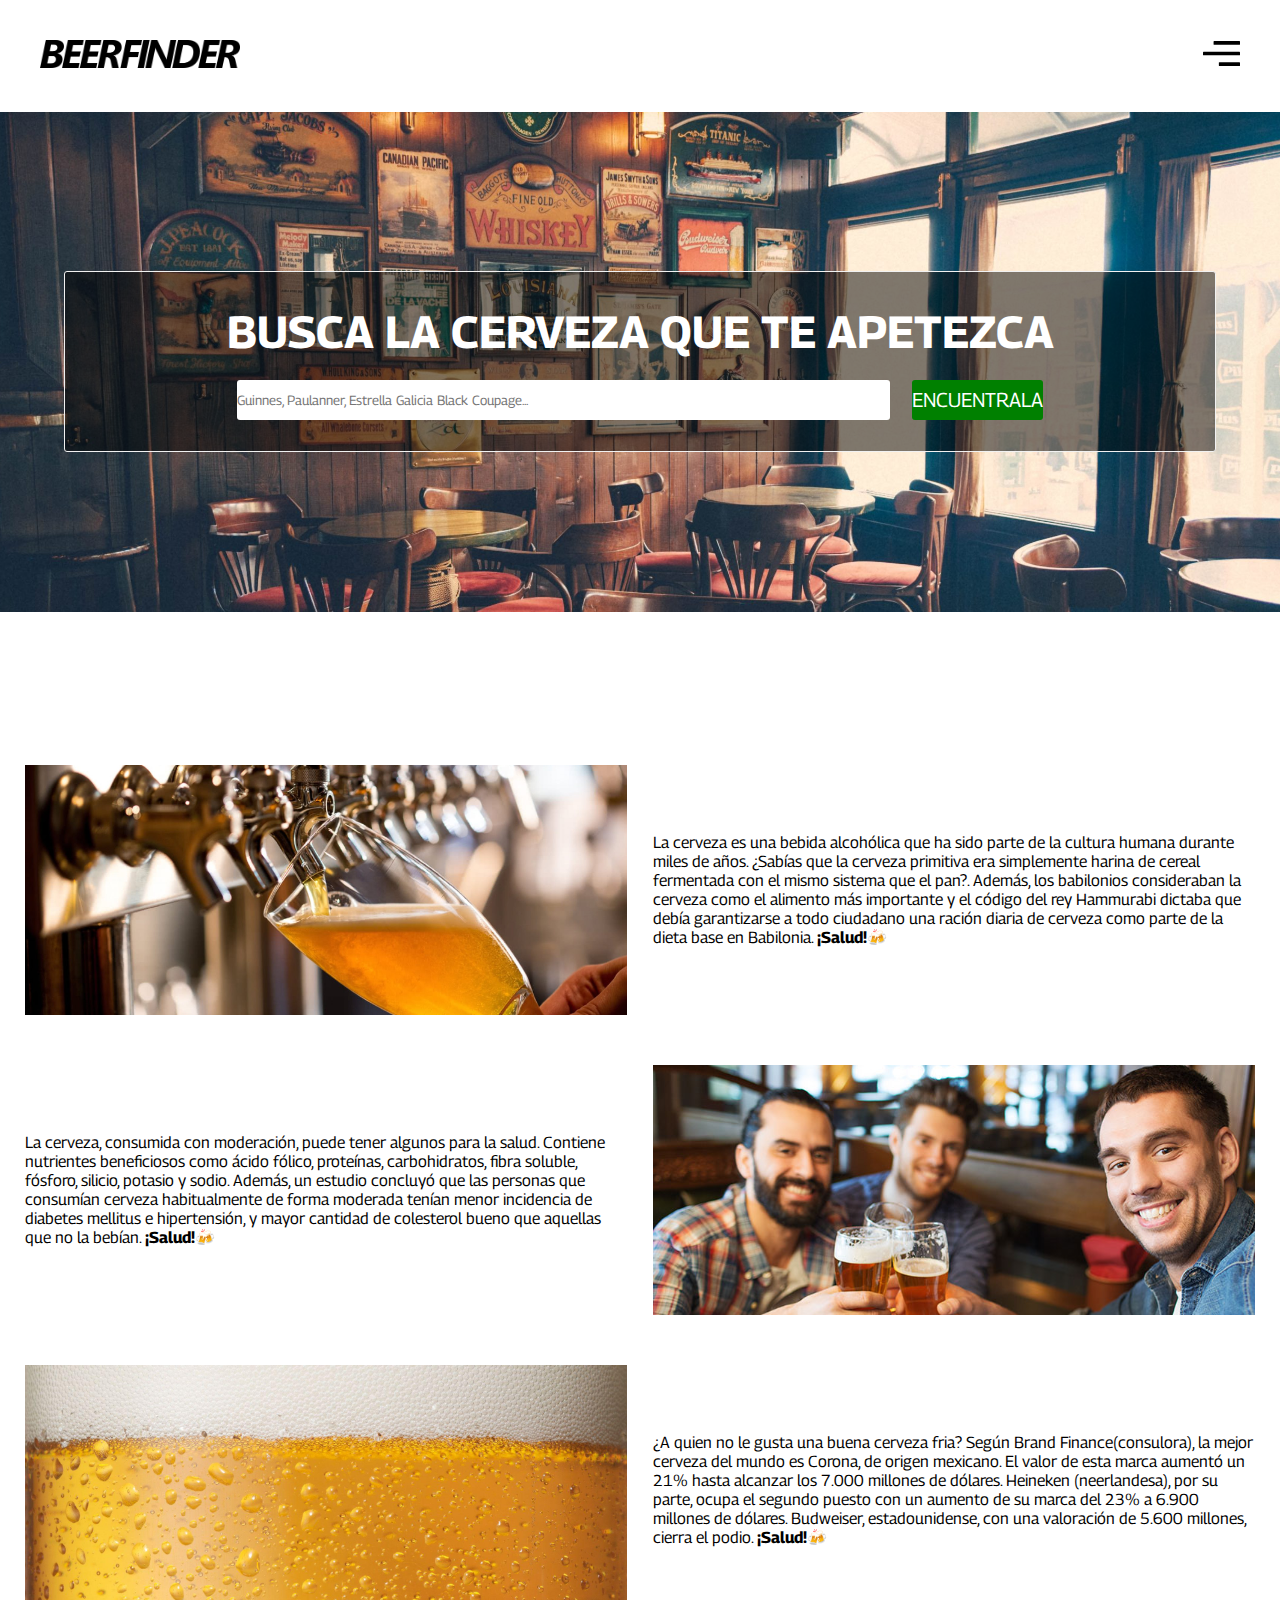
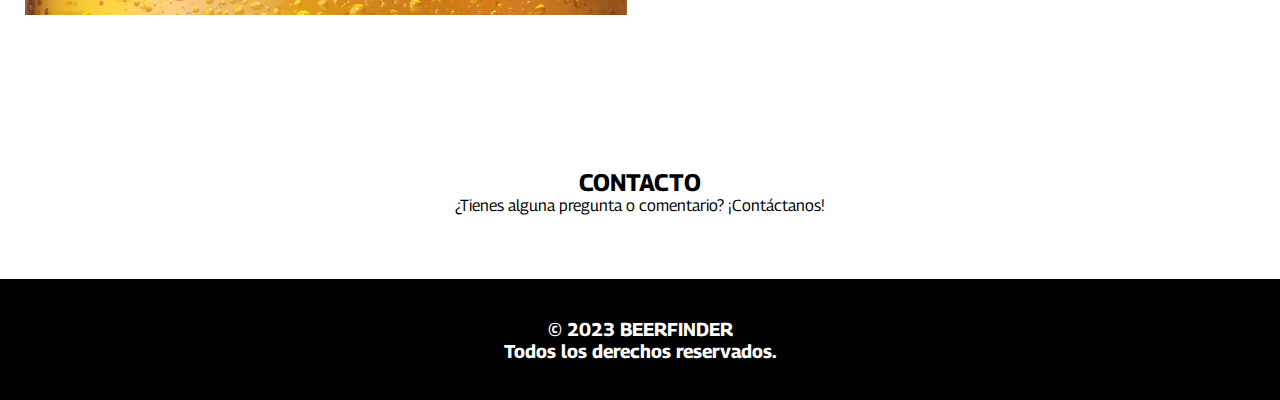
==== commit af2de5ba: "cosas" ====
--- a/index.html
+++ b/index.html
@@ -5,7 +5,8 @@
     <meta charset="UTF-8">
     <meta name="viewport" content="width=device-width, initial-scale=1.0">
     <title>BEERFINDER</title>
-    <link rel="stylesheet" href="style2.css">
+    <link rel="stylesheet" href="./css/style2.css">
+    <link rel="icon" href="/ico/favicon.ico" type="image/x-icon">
     <link rel="preconnect" href="https://fonts.googleapis.com">
     <link rel="preconnect" href="https://fonts.gstatic.com" crossorigin>
     <link href="https://fonts.googleapis.com/css2?family=Georama:ital,wght@1,500&display=swap" rel="stylesheet">
@@ -26,10 +27,10 @@
     <header>
         <div id="header">
             <a href="index.html">
-                <img src="beerfinder.svg" alt="logo" width="200px">
+                <img src="./images/beerfinder.png" alt="logo" width="200px">
             </a>
             <span id="menu" onclick="openNav()">
-                <img src="menu.svg" alt="menu" height="25px">
+                <img src="./images/menu.svg" alt="menu" height="25px">
             </span>
             <div id="menu-desplegable">
                 <span class="closebtn" onclick="closeNav()">&times;</span>
--- a/css/style2.css
+++ b/css/style2.css
@@ -0,0 +1,245 @@
+* {
+    margin: 0;
+    padding: 0;
+    box-sizing: border-box;
+    border: 0 none;
+    font-family: 'Georama', sans-serif;
+}
+
+header {
+    padding: 20px;
+    margin: 20px;
+    background-color: white;
+}
+
+#header {
+    display: flex;
+    justify-content: space-between;
+    width: 100%;
+    align-items: center;
+}
+
+span {
+    cursor: pointer;
+}
+
+#cuerpo {
+    width: 100%;
+    height: 100%;
+}
+
+section {
+    width: 100%;
+    height: 100%;
+}
+
+#foto {
+    height: 500px;
+    width: 100%;
+    background-image: url(/images/irish-bars-in-stuttgart-germany.jpg);
+    background-repeat: no-repeat;
+    background-size: cover;
+    background-position: center;
+    display: flex;
+    justify-content: center;
+    align-items: center;
+    background-attachment: fixed;
+}
+
+#input {
+    background-color: rgba(0, 0, 0, 0.5);
+    color: white;
+    border: 1px solid #f1f1f1;
+    width: 90%;
+    padding: 20px;
+    text-align: center;
+    height: auto;
+    border-radius: 3px;
+    font-size: 30px;
+}
+
+form {
+    display: flex;
+    flex-direction: column;
+}
+
+form>* {
+    margin: 1%;
+}
+
+#contenido-form>input {
+    width: 60%;
+    height: 40px;
+}
+
+#contenido-form>button {
+    background-color: green;
+    font-size: 20px;
+    color: white;
+}
+
+#contenido-form {
+    display: flex;
+    justify-content: center;
+}
+
+#contenido-form>* {
+    margin: 0 1% 0 1%;
+    border-radius: 3px;
+}
+
+#contenido {
+    padding: 10% 1% 5% 1%;
+    height: 100%;
+    display: flex;
+    flex-direction: column;
+    width: 100%;
+}
+
+#contenido1 {
+    margin: 2% 0 2% 0;
+    width: 100%;
+    display: flex;
+    flex-direction: row;
+    align-items: center;
+    justify-content: space-between;
+}
+
+#contenido2 {
+    margin: 2% 0 2% 0;
+    width: 100%;
+    display: flex;
+    flex-direction: row-reverse;
+    align-items: center;
+}
+
+#contenido1>#texto1 {
+    width: 50%;
+}
+
+#contenido2>#texto2 {
+    width: 50%;
+}
+
+#contenido1>#imagen1 {
+    background-image: url(/images/imagen1.jpg);
+    background-position: center;
+    background-size: cover;
+    width: 50%;
+    height: 250px;
+}
+
+#contenido2>#imagen2 {
+    background-image: url(/images/imagen2.jpg);
+    background-size: cover;
+    background-position: center;
+    width: 50%;
+    height: 250px;
+}
+
+#contenido1>#imagen3 {
+    background-image: url(/images/coldbeeer.jpg);
+    background-size: cover;
+    background-position: top;
+    width: 50%;
+    height: 250px;
+}
+
+#contenido1>* {
+    margin: 0% 1% 0% 1%;
+}
+
+#contenido2>* {
+    margin: 0% 1% 0% 1%;
+}
+
+@media screen and (max-width: 768px) {
+    #contenido1 {
+        flex-wrap: wrap;
+    }
+
+    #contenido2 {
+        flex-wrap: wrap;
+    }
+
+    #contenido1>div>img {
+        width: 100%;
+    }
+
+    #contenido2>div>img {
+        width: 100%;
+    }
+
+    #contenido1>div {
+        flex-grow: 1;
+    }
+
+    #contenido2>div {
+        flex-grow: 1;
+    }
+
+    #contenido1>#texto1 {
+        margin-top: 5%;
+    }
+
+    #contenido2>#texto2 {
+        margin-top: 5%;
+    }
+
+    #contenido {
+        padding: 10% 1% 10% 1%;
+    }
+
+    #contenido>* {
+        margin-top: 4%;
+    }
+}
+
+footer {
+    background-color: black;
+    color: white;
+    padding: 3%;
+    text-align: center;
+}
+
+#menu-desplegable {
+    height: 100%;
+    width: 0;
+    position: fixed;
+    top: 0;
+    right: 0;
+    background-color: #111;
+    overflow-x: hidden;
+    padding-top: 60px;
+    transition: 0.5s;
+    color: white;
+}
+
+#menu-desplegable a {
+    margin: 10% 0 0 15%;
+    text-decoration: none;
+    font-size: 25px;
+    color: white;
+    display: flex;
+    transition: 0.5s;
+    text-align: center;
+}
+
+#menu-desplegable a:hover,
+.offcanvas a:focus {
+    color: white;
+}
+
+#menu-desplegable .closebtn {
+    position: absolute;
+    top: 10px;
+    right: 25px;
+    font-size: 60px;
+    color: white;
+    cursor: pointer;
+}
+
+#contact {
+    text-align: center;
+    padding: 5%;
+}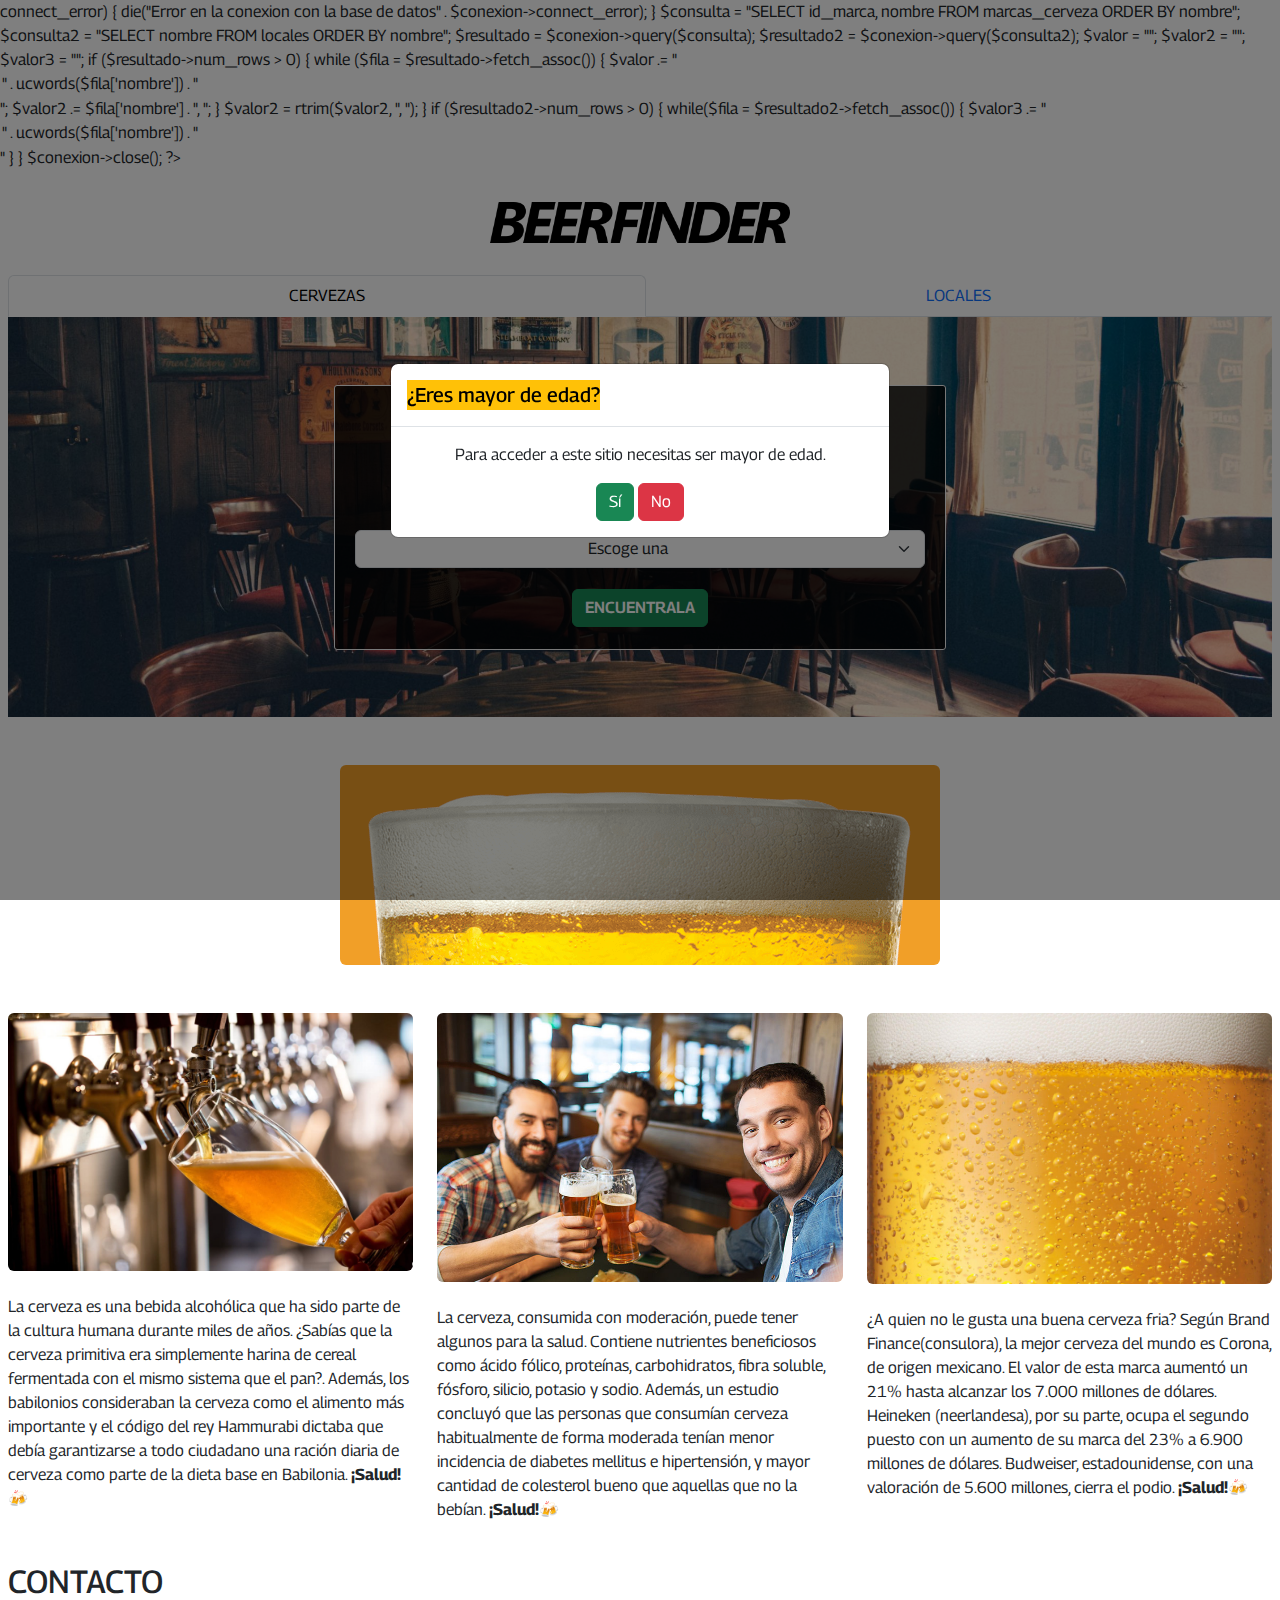
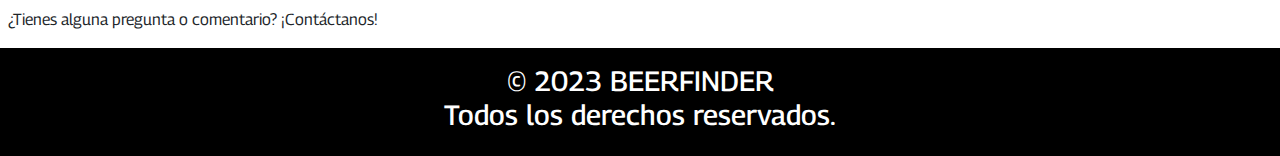
==== commit a3454ba1: "ver2" ====
--- a/index.html
+++ b/index.html
@@ -1,108 +1,178 @@
 <!DOCTYPE html>
 <html lang="en">
+<?php
+$conexion = new mysqli("localhost", "super", "123456", "beerfinder");
+if ($conexion->connect_error) {
+    die("Error en la conexion con la base de datos" . $conexion->connect_error);
+}
+$consulta = "SELECT id_marca, nombre FROM marcas_cerveza ORDER BY nombre";
+$consulta2 = "SELECT nombre FROM locales ORDER BY nombre";
+$resultado = $conexion->query($consulta);
+$resultado2 = $conexion->query($consulta2);
+$valor = "";
+$valor2 = "";
+$valor3 = "";
+if ($resultado->num_rows > 0) {
+    while ($fila = $resultado->fetch_assoc()) {
+        $valor .= "<option value='" . $fila['nombre'] . "'>" . ucwords($fila['nombre']) . "</option>";
+        $valor2 .= $fila['nombre'] . ", ";
+    }
+    $valor2 = rtrim($valor2, ", ");
+}
+if ($resultado2->num_rows > 0) {
+    while($fila = $resultado2->fetch_assoc()) {
+        $valor3 .= "<option value='" .$fila['nombre'] . "'>" . ucwords($fila['nombre']) . "</option>"
+    }
+}
+$conexion->close();
+?>
 
 <head>
     <meta charset="UTF-8">
     <meta name="viewport" content="width=device-width, initial-scale=1.0">
     <title>BEERFINDER</title>
-    <link rel="stylesheet" href="./css/style2.css">
-    <link rel="icon" href="/ico/favicon.ico" type="image/x-icon">
+    <meta name="description"
+        content="Encuentra fácilmente bares y restaurantes que sirven la cerveza que más te gusta con BeerFinder. ¡Busca una cerveza y descubre donde la sirven!">
+    <meta name="description" content="¿Donde tomarme una <?= $valor2; ?>? ">
+    <meta name="keywords"
+        content="BeerFinder, localizador de cervezas, bares de cerveza, restaurantes con cerveza, locales con cerveza">
+    <meta name="robots" content="index, follow">
+    <link rel="stylesheet" href="bootstrap-5.3.2-dist/css/bootstrap.min.css">
+    <link rel="stylesheet" href="css/custom.css">
+    <link rel="icon" href="ico/favicon.ico" type="image/x-icon">
     <link rel="preconnect" href="https://fonts.googleapis.com">
     <link rel="preconnect" href="https://fonts.gstatic.com" crossorigin>
     <link href="https://fonts.googleapis.com/css2?family=Georama:ital,wght@1,500&display=swap" rel="stylesheet">
-
-    <script>
-        function openNav() {
-            document.getElementById("menu-desplegable").style.width = "250px";
-            document.body.style.overflow = "hidden";
-        }
-        function closeNav() {
-            document.getElementById("menu-desplegable").style.width = "0";
-            document.body.style.overflow = "scroll";
-        }
-    </script>
 </head>
 
 <body>
-    <header>
-        <div id="header">
-            <a href="index.html">
-                <img src="./images/beerfinder.png" alt="logo" width="200px">
-            </a>
-            <span id="menu" onclick="openNav()">
-                <img src="./images/menu.svg" alt="menu" height="25px">
-            </span>
-            <div id="menu-desplegable">
-                <span class="closebtn" onclick="closeNav()">&times;</span>
-                <a href="#">INICIAR SESION</a>
-                <a href="#">REGISTRO</a>
-                <a href="#">CONTACTO</a>
+    <div class="modal fade" id="ageVerificationModal" data-bs-backdrop="static" data-bs-keyboard="false">
+        <div class="modal-dialog modal-dialog-centered text-center">
+            <div class="modal-content">
+                <div class="modal-header">
+                    <h5 class="modal-title text-bg-warning">¿Eres mayor de edad?</h5>
+                </div>
+                <div class="modal-body">
+                    <p>Para acceder a este sitio necesitas ser mayor de edad.</p>
+                    <button type="button" class="btn btn-success" id="yesBtn">Sí</button>
+                    <button type="button" class="btn btn-danger" id="noBtn" data-bs-dismiss="modal">No</button>
+                </div>
             </div>
         </div>
+    </div>
+    <header class="d-flex justify-content-center">
+        <nav class="navbar navbar-expand-sm m-4">
+            <a href="index.php">
+                <img class="logo img-fluid mx-auto d-block" src="images/beerfinder.png" alt="logo beerfinder">
+            </a>
+        </nav>
     </header>
-    <div id="cuerpo" onclick="closeNav()">
-        <section>
-            <div id="foto">
-                <div id="input">
-                    <form id="query" action="./locales/cargar_locales.php" method="get">
-                        <h2>BUSCA LA CERVEZA QUE TE APETEZCA</h2>
-                        <div id="contenido-form">
-                            <input type="text" name="marcaCerveza" id="marcaCerveza"
-                                placeholder="Guinnes, Paulanner, Estrella Galicia Black Coupage...">
-                            <button type="button">ENCUENTRALA</button>
+    <main class="px-2">
+        <ul class="nav nav-tabs nav-fill" id="myTab" role="tablist">
+            <li class="nav-item" role="presentation">
+                <button class="nav-link active" id="cervezas-tab" data-bs-toggle="tab" data-bs-target="#cervezas"
+                    type="button" role="tab" aria-controls="cervezas" aria-selected="true">CERVEZAS</button>
+            </li>
+            <li class="nav-item" role="presentation">
+                <button class="nav-link" id="locales-tab" data-bs-toggle="tab" data-bs-target="#locales" type="button"
+                    role="tab" aria-controls="locales" aria-selected="false">LOCALES</button>
+            </li>
+        </ul>
+        <div class="background-image tab-content d-flex" id="mytabcontent">
+            <div class="tab-pane fade show active" id="cervezas" role="tabpanel" aria-labelledby="cervezas-tab">
+                <div class="d-flex justify-content-center align-items-center h-100">
+                    <form class="form w-60 form-control-lg" action="locales/cargar_locales.php" method="get">
+                        <div class="mb-3">
+                            <label for="selectOptionCervezas" class="form-label fw-semibold display-5">¿QUE CERVEZA TE
+                                APETECE?</label>
+                            <select class="form-select" id="selectOptionCervezas" name="marcaCerveza" required>
+                                <option class="text-center" value="" selected>Escoge una</option>
+                                <?= $valor; ?>
+                            </select>
                         </div>
+                        <button type="submit" class="btn btn-success fw-semibold">ENCUENTRALA</button>
                     </form>
                 </div>
             </div>
-            <div id="contenido">
-                <div id="contenido1">
-                    <div id="imagen1"></div>
-                    <div id="texto1">
-                        <p>La cerveza es una bebida alcohólica que ha sido parte de la cultura humana durante miles de
-                            años. ¿Sabías que la cerveza primitiva era simplemente harina de cereal fermentada con el
-                            mismo sistema que el pan?. Además, los babilonios consideraban la cerveza como el alimento
-                            más
-                            importante y el código del rey Hammurabi dictaba que debía garantizarse a todo ciudadano una
-                            ración diaria de cerveza como parte de la dieta base en Babilonia.
-                            <strong>¡Salud!🍻</strong>
-                        </p>
-                    </div>
-                </div>
-                <div id="contenido2">
-                    <div id="imagen2"></div>
-                    <div id="texto2">
-                        <p>La cerveza, consumida con moderación, puede tener algunos para la salud. Contiene
-                            nutrientes beneficiosos como ácido fólico, proteínas, carbohidratos, fibra soluble, fósforo,
-                            silicio, potasio y sodio. Además, un estudio concluyó que las personas que consumían cerveza
-                            habitualmente de forma moderada tenían menor incidencia de diabetes mellitus e hipertensión,
-                            y mayor cantidad de colesterol bueno que aquellas que no la bebían.
-                            <strong>¡Salud!🍻</strong>
-                        </p>
-                    </div>
-                </div>
-                <div id="contenido1">
-                    <div id="imagen3"></div>
-                    <div id="texto1">
-                        <p>¿A quien no le gusta una buena cerveza fria? Según Brand Finance(consulora), la mejor
-                            cerveza del mundo es Corona, de origen mexicano. El valor de esta marca aumentó un 21% hasta
-                            alcanzar los 7.000 millones de dólares. Heineken (neerlandesa), por su parte, ocupa el
-                            segundo puesto con un aumento de su marca del 23% a 6.900 millones de dólares. Budweiser,
-                            estadounidense, con una valoración de 5.600 millones, cierra el podio.
-                            <strong>¡Salud!🍻</strong>
-                        </p>
-                    </div>
+            <div class="tab-pane fade" id="locales" role="tabpanel" aria-labelledby="locales-tab">
+                <div class="d-flex justify-content-center align-items-center h-100">
+                    <form class="form w-60 form-control-lg" action="locales/cargar_cervezas.php" method="get">
+                        <div class="mb-3">
+                            <label for="selectOptionLocales" class="form-label fw-semibold display-5">¿SABES QUE CERVEZA
+                                VENDEN DONDE VAS?</label>
+                            <select class="form-select" id="selectOptionLocales" name="locales" required>
+                                <option class="text-center" value="" selected>¿Donde vas?</option>
+                                <?= $valor3; ?>
+                            </select>
+                        </div>
+                        <button type="submit" class="btn btn-success fw-semibold">DESCUBRELO</button>
+                    </form>
                 </div>
             </div>
-            <div id="contact">
-                <h2>CONTACTO</h2>
-                <p>¿Tienes alguna pregunta o comentario? ¡Contáctanos!</p>
+        </div>
+
+        <div class="row px-2 mt-5">
+            <div class="col-12 d-flex justify-content-center align-items-center">
+                <img class="rounded img-fluid" src="images/beerfinder2.gif" alt="gif beerfinder">
             </div>
-        </section>
-    </div>
-
-    <footer>
+        </div>
+        <div class="row pt-5 d-flex">
+            <div class="col-12 col-md-4">
+                <img class="imagen-main rounded" src="images/imagen1.jpg" alt="">
+                <p class="pt-4 pb-4">La cerveza es una bebida alcohólica que ha sido parte de la cultura humana
+                    durante
+                    miles de
+                    años. ¿Sabías que la cerveza primitiva era simplemente harina de cereal fermentada con el
+                    mismo sistema que el pan?. Además, los babilonios consideraban la cerveza como el alimento
+                    más importante y el código del rey Hammurabi dictaba que debía garantizarse a todo ciudadano una
+                    ración diaria de cerveza como parte de la dieta base en Babilonia.
+                    <strong>¡Salud!🍻</strong>
+                </p>
+            </div>
+            <div class="col-12 col-md-4">
+                <img class="imagen-main rounded" src="images/imagen2.jpg" alt="">
+                <p class="pt-4 pb-4">La cerveza, consumida con moderación, puede tener algunos para la salud.
+                    Contiene
+                    nutrientes beneficiosos como ácido fólico, proteínas, carbohidratos, fibra soluble, fósforo,
+                    silicio, potasio y sodio. Además, un estudio concluyó que las personas que consumían cerveza
+                    habitualmente de forma moderada tenían menor incidencia de diabetes mellitus e hipertensión,
+                    y mayor cantidad de colesterol bueno que aquellas que no la bebían.
+                    <strong>¡Salud!🍻</strong>
+                </p>
+            </div>
+            <div class="col-12 col-md-4">
+                <img class="imagen-main rounded" src="images/coldbeeer.jpg" alt="">
+                <p class="pt-4 pb-4">¿A quien no le gusta una buena cerveza fria? Según Brand Finance(consulora), la
+                    mejor
+                    cerveza del mundo es Corona, de origen mexicano. El valor de esta marca aumentó un 21% hasta
+                    alcanzar los 7.000 millones de dólares. Heineken (neerlandesa), por su parte, ocupa el
+                    segundo puesto con un aumento de su marca del 23% a 6.900 millones de dólares. Budweiser,
+                    estadounidense, con una valoración de 5.600 millones, cierra el podio.
+                    <strong>¡Salud!🍻</strong>
+                </p>
+            </div>
+        </div>
+        <div id="contact">
+            <h2>CONTACTO</h2>
+            <p>¿Tienes alguna pregunta o comentario? ¡Contáctanos!</p>
+        </div>
+    </main>
+    <footer class="bg-black text-center text-white py-3">
         <h3>© 2023 BEERFINDER<br>Todos los derechos reservados.</h3>
     </footer>
+    <script src="bootstrap-5.3.2-dist/js/bootstrap.bundle.min.js"></script>
+    <script>
+        document.addEventListener("DOMContentLoaded", function () {
+            let ageVerificationModal = new bootstrap.Modal(document.getElementById('ageVerificationModal'));
+            ageVerificationModal.show();
+            document.getElementById('yesBtn').addEventListener('click', function () {
+                ageVerificationModal.hide();
+            });
+            document.getElementById('noBtn').addEventListener('click', function () {
+                window.history.back();
+            });
+        });
+    </script>
 </body>
 
 </html>--- a/css/custom.css
+++ b/css/custom.css
@@ -0,0 +1,42 @@
+body {
+     font-family: 'Georama', sans-serif;
+ }
+
+ .logo {
+     width: 300px;
+ }
+
+ .background-image {
+     background-image: url("../images/irish-bars-in-stuttgart-germany.jpg");
+     background-size: cover;
+     background-position: 50% 50%;
+     background-attachment: fixed;
+     height: 400px;
+     display: flex;
+     align-items: center;
+     justify-content: center;
+     color: white;
+     resize: both;
+ }
+
+ .form {
+     background-color: rgba(0, 0, 0, 0.8);
+     color: white;
+     border: 1px solid #f1f1f1;
+     width: 90%;
+     padding: 20px;
+     text-align: center;
+     height: auto;
+     border-radius: 3px;
+     font-size: 30px;
+ }
+
+ .imagen-main {
+     width: 100%;
+     max-height: 380px;
+ }
+
+ .fondo {
+     background-color: #F9D857;
+ }
+ 